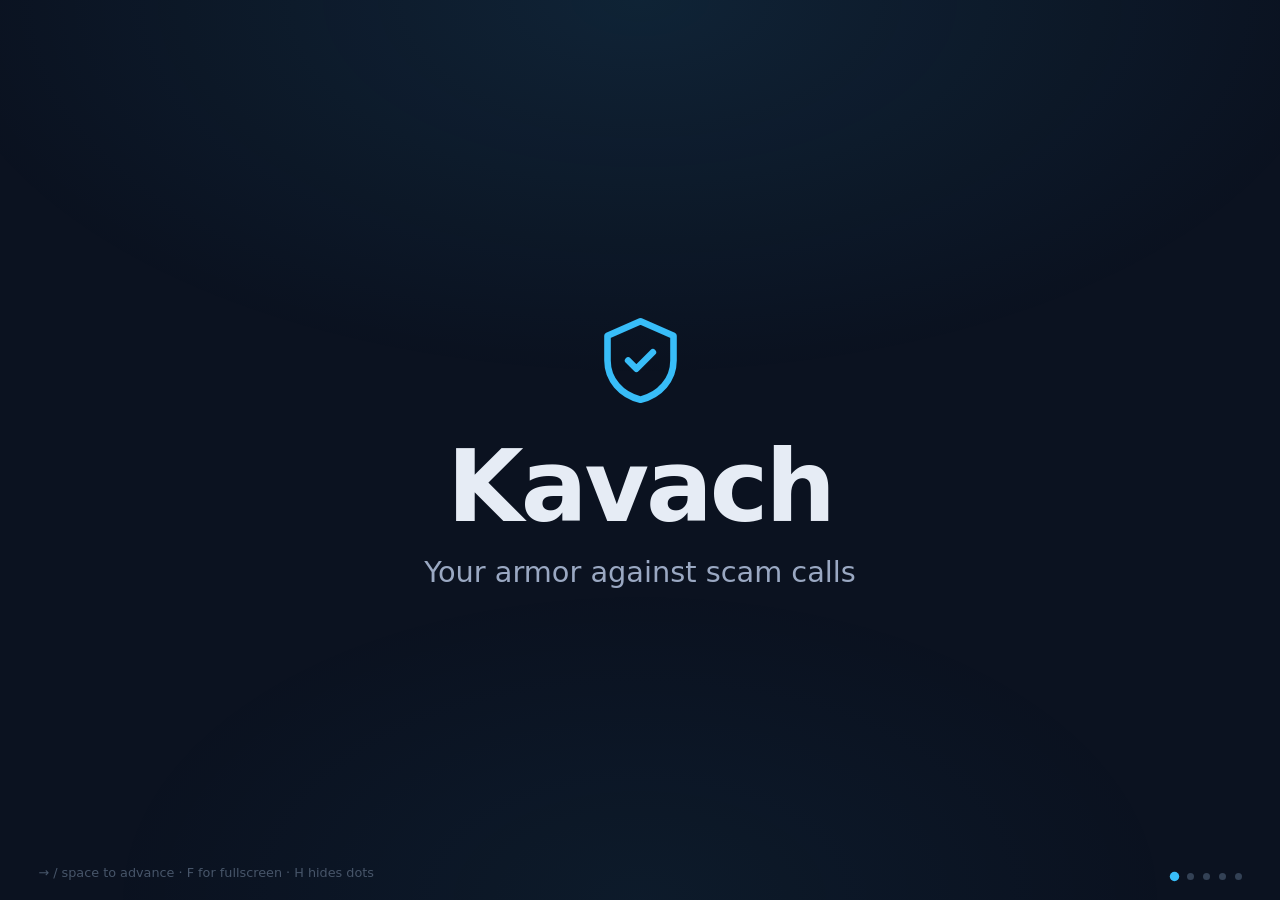
==== demo_assets/slides.html @ 4746fc40 "Add demo slide deck and reproducible demo-audio generator slides.html is a self-contained 5-slide de" ====
<!doctype html>
<html lang="en">
<head>
<meta charset="utf-8">
<title>Kavach — demo slides</title>
<style>
  :root {
    --bg: #0b1220;
    --bg-elevated: #121b2d;
    --border: #263150;
    --text-primary: #e6ecf5;
    --text-secondary: #9aa8c2;
    --accent: #38bdf8;
    --low: #22c55e;
    --suspicious: #f59e0b;
    --high: #ef4444;
  }

  * { margin: 0; padding: 0; box-sizing: border-box; }

  html, body {
    height: 100%;
    background: var(--bg);
    color: var(--text-primary);
    font-family: "Segoe UI", -apple-system, BlinkMacSystemFont, system-ui, sans-serif;
    overflow: hidden;
    cursor: none;
  }

  /* Subtle vignette + glow so a flat dark slide doesn't look washed out on video */
  body::before {
    content: "";
    position: fixed;
    inset: 0;
    background:
      radial-gradient(ellipse 80% 60% at 50% 0%, rgba(56, 189, 248, 0.10), transparent 70%),
      radial-gradient(ellipse 60% 50% at 50% 100%, rgba(56, 189, 248, 0.05), transparent 70%);
    pointer-events: none;
  }

  .slide {
    position: fixed;
    inset: 0;
    display: none;
    flex-direction: column;
    align-items: center;
    justify-content: center;
    text-align: center;
    padding: 6vh 8vw;
  }
  .slide.active { display: flex; }

  /* Entrance animation — replayed each time a slide becomes active */
  .slide.active .anim {
    animation: rise 0.7s cubic-bezier(.22,.9,.3,1) both;
  }
  .slide.active .anim:nth-child(2) { animation-delay: .12s; }
  .slide.active .anim:nth-child(3) { animation-delay: .24s; }
  .slide.active .anim:nth-child(4) { animation-delay: .36s; }
  .slide.active .anim:nth-child(5) { animation-delay: .48s; }

  @keyframes rise {
    from { opacity: 0; transform: translateY(22px); }
    to   { opacity: 1; transform: none; }
  }

  @media (prefers-reduced-motion: reduce) {
    .slide.active .anim { animation: none; }
  }

  .shield { width: 11vh; height: 11vh; margin-bottom: 3vh; }

  h1 {
    font-size: clamp(3rem, 11vh, 8rem);
    font-weight: 700;
    letter-spacing: -0.03em;
    line-height: 1;
  }

  .tagline {
    font-size: clamp(1rem, 3.2vh, 2rem);
    color: var(--text-secondary);
    margin-top: 2.2vh;
    font-weight: 400;
  }

  .kicker {
    font-size: clamp(.75rem, 1.9vh, 1.1rem);
    text-transform: uppercase;
    letter-spacing: .22em;
    color: var(--accent);
    font-weight: 600;
    margin-bottom: 3vh;
  }

  .stat {
    font-size: clamp(3.2rem, 15vh, 11rem);
    font-weight: 800;
    letter-spacing: -0.035em;
    line-height: .95;
    background: linear-gradient(180deg, #fff 15%, #7dd3fc 130%);
    -webkit-background-clip: text;
    background-clip: text;
    color: transparent;
  }

  .stat-sub {
    font-size: clamp(1.05rem, 3.4vh, 2.1rem);
    color: var(--text-secondary);
    margin-top: 3vh;
    max-width: 60ch;
    line-height: 1.5;
  }

  .stat-sub strong { color: var(--text-primary); font-weight: 600; }

  .footnote {
    position: fixed;
    bottom: 4vh;
    font-size: clamp(.7rem, 1.6vh, .95rem);
    color: #64748b;
    letter-spacing: .03em;
  }

  /* results grid */
  .grid {
    display: grid;
    grid-template-columns: repeat(2, minmax(0, 1fr));
    gap: 2.2vh 3vw;
    margin-top: 5vh;
    width: min(100%, 1150px);
  }

  .card {
    background: var(--bg-elevated);
    border: 1px solid var(--border);
    border-radius: 16px;
    padding: 3.2vh 2vw;
    text-align: left;
  }

  .card .num {
    font-size: clamp(2rem, 7.5vh, 4.6rem);
    font-weight: 700;
    letter-spacing: -0.02em;
    line-height: 1;
  }
  .card .num.good { color: var(--low); }
  .card .num.accent { color: var(--accent); }

  .card .label {
    font-size: clamp(.85rem, 2.1vh, 1.2rem);
    color: var(--text-secondary);
    margin-top: 1.4vh;
    line-height: 1.4;
  }

  h2 {
    font-size: clamp(1.8rem, 6.5vh, 4.2rem);
    font-weight: 700;
    letter-spacing: -0.025em;
    line-height: 1.1;
  }

  .lede {
    font-size: clamp(1rem, 3vh, 1.9rem);
    color: var(--text-secondary);
    margin-top: 2.5vh;
    max-width: 52ch;
    line-height: 1.5;
  }

  .link {
    font-family: "Cascadia Code", Consolas, "SF Mono", Menlo, monospace;
    font-size: clamp(.95rem, 2.8vh, 1.7rem);
    color: var(--accent);
    margin-top: 4vh;
    padding: 1.6vh 2.4vw;
    border: 1px solid var(--border);
    border-radius: 12px;
    background: var(--bg-elevated);
  }

  .meta {
    font-size: clamp(.8rem, 2vh, 1.15rem);
    color: var(--text-secondary);
    margin-top: 3.5vh;
    line-height: 1.7;
  }

  /* progress dots — press H to hide before recording if you prefer them gone */
  .dots {
    position: fixed;
    bottom: 2.2vh;
    right: 3vw;
    display: flex;
    gap: 9px;
  }
  .dots.hidden { display: none; }
  .dot {
    width: 7px; height: 7px;
    border-radius: 50%;
    background: #334155;
    transition: background .25s, transform .25s;
  }
  .dot.on { background: var(--accent); transform: scale(1.35); }

  .hint {
    position: fixed;
    bottom: 2.2vh;
    left: 3vw;
    font-size: .8rem;
    color: #475569;
    transition: opacity .4s;
  }
  .hint.gone { opacity: 0; }
</style>
</head>
<body>

<!-- 1. HOOK / TITLE ------------------------------------------------------- -->
<section class="slide active">
  <svg class="shield anim" viewBox="0 0 24 24" fill="none" stroke="#38bdf8" stroke-width="1.6"
       stroke-linecap="round" stroke-linejoin="round" aria-hidden="true">
    <path d="M12 2.5 4 6v6c0 4.6 3.3 8.4 8 9.5 4.7-1.1 8-4.9 8-9.5V6l-8-3.5Z"/>
    <path d="m9 12 2 2 4-4"/>
  </svg>
  <h1 class="anim">Kavach</h1>
  <p class="tagline anim">Your armor against scam calls</p>
</section>

<!-- 2. THE STAT ----------------------------------------------------------- -->
<section class="slide">
  <p class="kicker anim">India, 2025</p>
  <div class="stat anim">₹22,495 crore</div>
  <p class="stat-sub anim">
    lost to cyber fraud in a single year — <strong>2.81 million complaints</strong>,
    up <strong>24%</strong> year over year.
  </p>
  <p class="footnote">Indian Cybercrime Coordination Centre (I4C)</p>
</section>

<!-- 3. THE GAP ------------------------------------------------------------ -->
<section class="slide">
  <h2 class="anim">Cloning a voice now takes<br>3 to 30 seconds of audio.</h2>
  <p class="lede anim">
    Blocklists and caller-ID apps only flag numbers <em>after</em> someone has already
    been defrauded. Nothing protects you <strong style="color:var(--text-primary)">during
    the call</strong> — while the manipulation is actually happening.
  </p>
  <p class="footnote">CERT-In advisory CIAD-2024-0084 · Five Eyes joint guidance, June 2026</p>
</section>

<!-- 4. RESULTS ------------------------------------------------------------ -->
<section class="slide">
  <p class="kicker anim">Measured, not claimed</p>
  <h2 class="anim">How well does it work?</h2>
  <div class="grid anim">
    <div class="card">
      <div class="num good">19 / 20</div>
      <div class="label">real scam calls caught — held out from all training</div>
    </div>
    <div class="card">
      <div class="num good">15 / 15</div>
      <div class="label">fresh hand-written scam scenarios caught</div>
    </div>
    <div class="card">
      <div class="num accent">0.905</div>
      <div class="label">voice-clone detector AUC on an unseen dataset<br>(0.87% EER in-distribution)</div>
    </div>
    <div class="card">
      <div class="num accent">~310 ms</div>
      <div class="label">median analysis latency, CPU only · 80 backend tests</div>
    </div>
  </div>
  <p class="footnote">Full report, including every failure mode: evals/REPORT.md</p>
</section>

<!-- 5. END CARD ----------------------------------------------------------- -->
<section class="slide">
  <svg class="shield anim" viewBox="0 0 24 24" fill="none" stroke="#38bdf8" stroke-width="1.6"
       stroke-linecap="round" stroke-linejoin="round" aria-hidden="true">
    <path d="M12 2.5 4 6v6c0 4.6 3.3 8.4 8 9.5 4.7-1.1 8-4.9 8-9.5V6l-8-3.5Z"/>
    <path d="m9 12 2 2 4-4"/>
  </svg>
  <h1 class="anim" style="font-size:clamp(2.4rem,8vh,5.5rem)">Kavach</h1>
  <div class="link anim">github.com/23f2001033/kavach</div>
  <p class="meta anim">
    Runs entirely offline · No external API required<br>
    ML Empowerment Build Challenge 2.0
  </p>
</section>

<div class="dots" id="dots"></div>
<div class="hint" id="hint">→ / space to advance · F for fullscreen · H hides dots</div>

<script>
  const slides = Array.from(document.querySelectorAll('.slide'));
  const dotsBox = document.getElementById('dots');
  const hint = document.getElementById('hint');
  let i = 0;

  slides.forEach(() => {
    const d = document.createElement('div');
    d.className = 'dot';
    dotsBox.appendChild(d);
  });
  const dots = Array.from(dotsBox.children);

  function show(n) {
    i = Math.max(0, Math.min(slides.length - 1, n));
    slides.forEach((s, k) => s.classList.toggle('active', k === i));
    dots.forEach((d, k) => d.classList.toggle('on', k === i));
  }

  function next() { show(i + 1); }
  function prev() { show(i - 1); }

  document.addEventListener('keydown', (e) => {
    if (['ArrowRight', ' ', 'PageDown', 'Enter'].includes(e.key)) { e.preventDefault(); next(); }
    else if (['ArrowLeft', 'PageUp', 'Backspace'].includes(e.key)) { e.preventDefault(); prev(); }
    else if (e.key === 'Home') show(0);
    else if (e.key === 'End') show(slides.length - 1);
    else if (e.key.toLowerCase() === 'f') {
      document.fullscreenElement ? document.exitFullscreen() : document.documentElement.requestFullscreen();
    } else if (e.key.toLowerCase() === 'h') {
      dotsBox.classList.toggle('hidden');
      hint.classList.toggle('gone');
    }
  });

  document.addEventListener('click', next);

  // Fade the keyboard hint away so it never lands in the recording
  setTimeout(() => hint.classList.add('gone'), 4000);

  show(0);
</script>
</body>
</html>
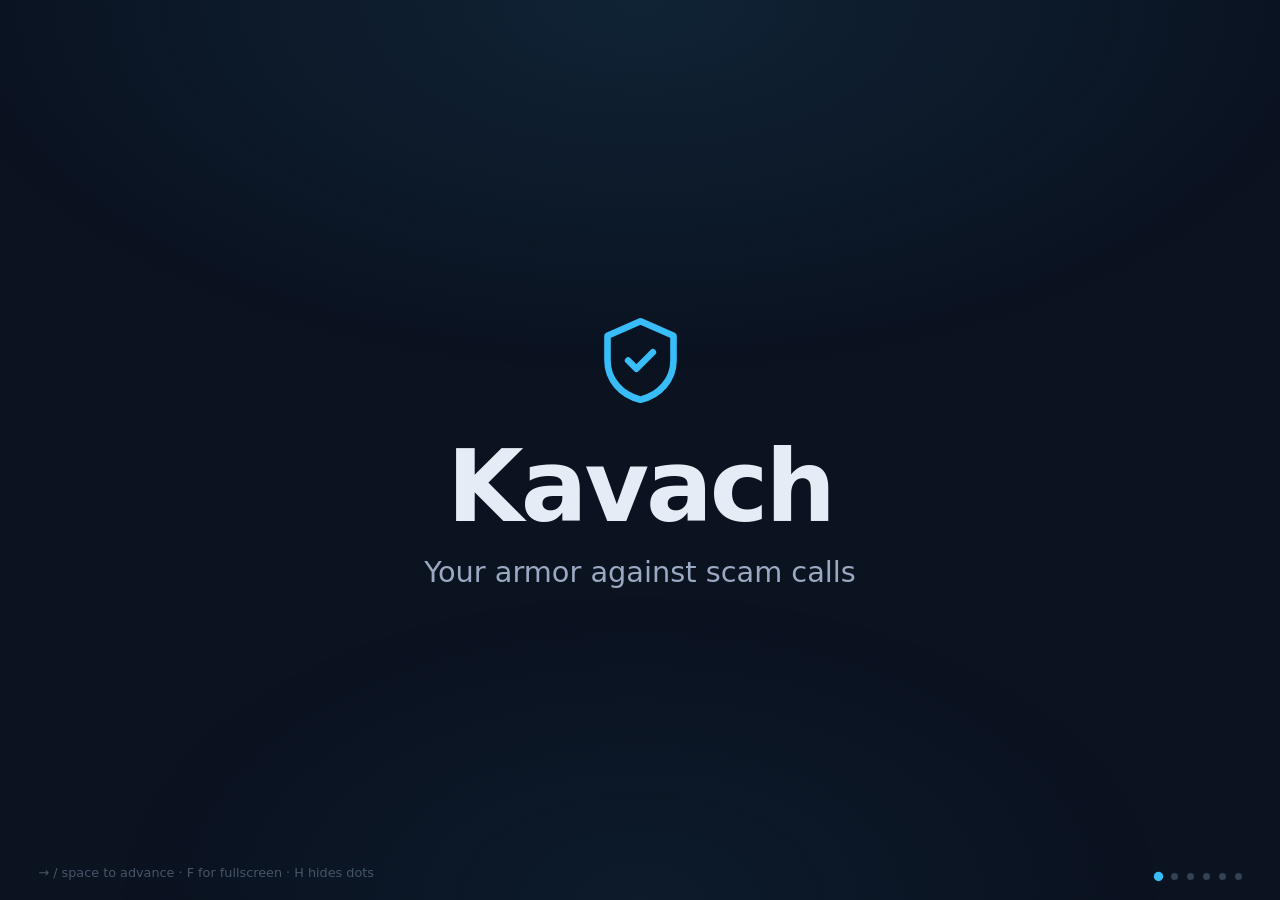
==== commit cba786a5: "Lead the demo with what Kavach does, not the statistics Adds a plain-language 'what it does' slide a" ====
--- a/demo_assets/slides.html
+++ b/demo_assets/slides.html
@@ -170,6 +170,33 @@
     line-height: 1.5;
   }
 
+  .points {
+    list-style: none;
+    margin-top: 5vh;
+    text-align: left;
+    display: grid;
+    gap: 2.4vh;
+    max-width: 46ch;
+  }
+  .points li {
+    display: flex;
+    align-items: baseline;
+    gap: 1.2rem;
+    font-size: clamp(1rem, 3.1vh, 1.95rem);
+    color: var(--text-secondary);
+    line-height: 1.35;
+  }
+  .points li em {
+    color: var(--text-primary);
+    font-style: normal;
+    font-weight: 600;
+  }
+  .tick {
+    color: var(--low);
+    font-weight: 700;
+    flex-shrink: 0;
+  }
+
   .link {
     font-family: "Cascadia Code", Consolas, "SF Mono", Menlo, monospace;
     font-size: clamp(.95rem, 2.8vh, 1.7rem);
@@ -229,7 +256,18 @@
   <p class="tagline anim">Your armor against scam calls</p>
 </section>
 
-<!-- 2. THE STAT ----------------------------------------------------------- -->
+<!-- 2. WHAT IT DOES -------------------------------------------------------- -->
+<section class="slide">
+  <h2 class="anim">A scam-call detector that<br>works <em style="color:var(--accent);font-style:normal">during</em> the call.</h2>
+  <ul class="points anim">
+    <li><span class="tick">✓</span> Warns you while you are still on the line — not after</li>
+    <li><span class="tick">✓</span> Tells you <em>why</em>, in plain words you can act on</li>
+    <li><span class="tick">✓</span> Detects when the caller's voice is an AI clone</li>
+    <li><span class="tick">✓</span> Runs entirely on your own device</li>
+  </ul>
+</section>
+
+<!-- 3. THE STAT ----------------------------------------------------------- -->
 <section class="slide">
   <p class="kicker anim">India, 2025</p>
   <div class="stat anim">₹22,495 crore</div>
